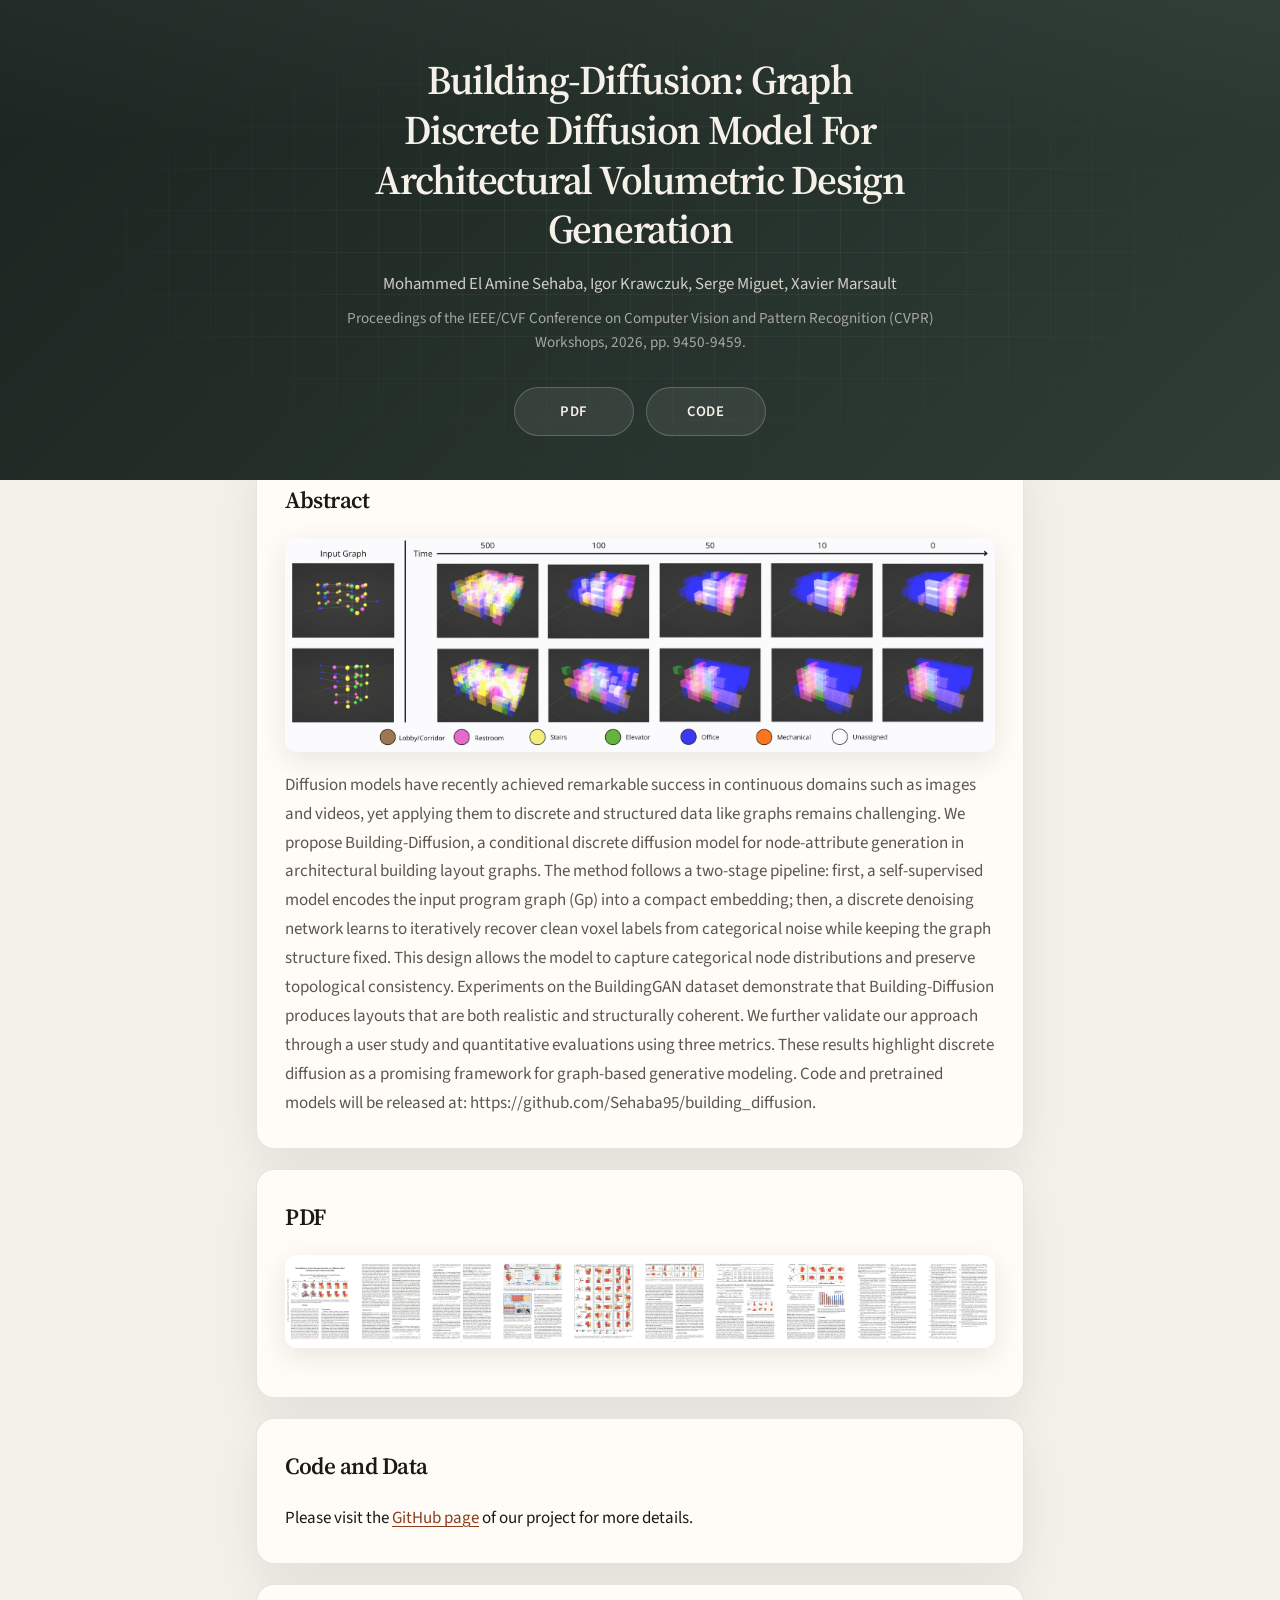
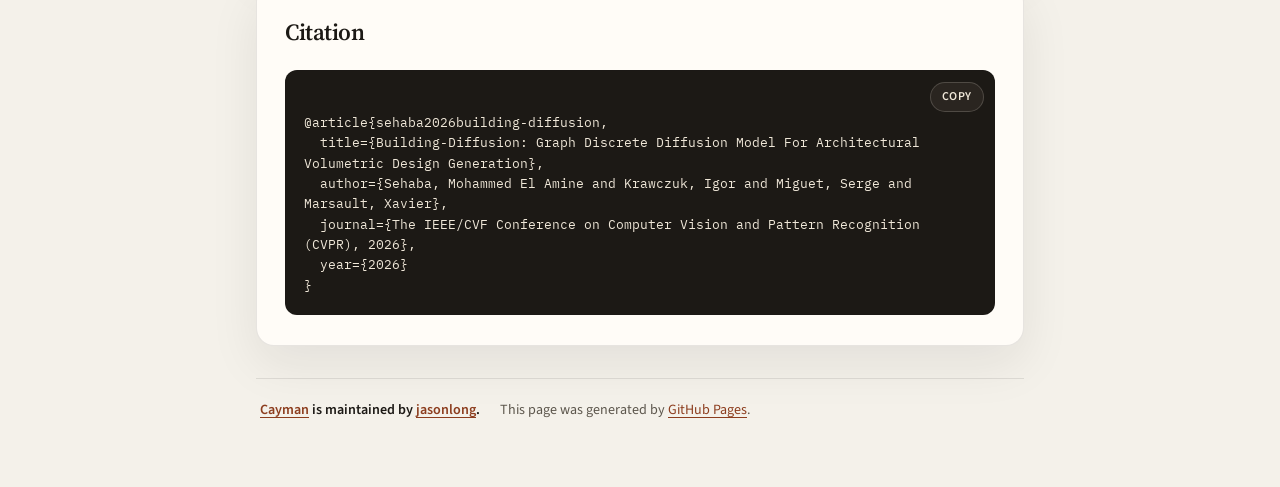
==== index.html @ 2dbaba74 "change file name to index" ====
<!DOCTYPE html>
<!-- saved from url=(0044)https://shabani.me/housediffusion/index.html -->
<html lang="en-us">

<head>
  <meta http-equiv="Content-Type" content="text/html; charset=UTF-8">
  <!-- Google tag (gtag.js) -->
  <script async="" src="./js"></script>
  <script>
    window.dataLayer = window.dataLayer || [];
    function gtag() { dataLayer.push(arguments); }
    gtag('js', new Date());

    gtag('config', 'G-98RNZEQP3C');
  </script>

  <title>HouseDiffusion</title>
  <meta name="description" content="Webpage for the CVPR paper HouseDiffusion: Vector Floorplan Generation via a Diffusion Model
    with Discrete and Continuous Denoising">
  <meta name="viewport" content="width=device-width, initial-scale=1">
  <meta name="theme-color" content="#1b2420">
  <link rel="preconnect" href="https://fonts.googleapis.com">
  <link rel="preconnect" href="https://fonts.gstatic.com" crossorigin>
  <link href="https://fonts.googleapis.com/css2?family=IBM+Plex+Mono:wght@400;500&family=Source+Sans+3:wght@400;600;700&family=Source+Serif+4:opsz,wght@8..60,500;8..60,600;8..60,700&display=swap" rel="stylesheet">
  <link href="./css" rel="stylesheet" type="text/css">
  <link rel="stylesheet" href="./style.css">
</head>

<body>
  <section class="page-header">
    <div class="header-inner">
    <h1 class="project-name">Building-Diffusion: Graph Discrete Diffusion Model For Architectural
      Volumetric Design Generation</h1>
    <h3 class="project-tagline">Mohammed El Amine Sehaba, Igor Krawczuk, Serge Miguet, Xavier Marsault</h3>
    <h3 class="project-tagline">Proceedings of the IEEE/CVF Conference on Computer Vision and Pattern Recognition (CVPR) Workshops, 2026, pp. 9450-9459.
    </h3>
    <div class="header-actions">
    <a href="https://openaccess.thecvf.com/content/CVPR2026W/CV4AEC/papers/Sehaba_Building-Diffusion_Graph_Discrete_Diffusion_Model_For_Architectural_Volumetric_Design_Generation_CVPRW_2026_paper.pdf"
      class="btn">PDF</a>
    <!-- <a href="https://shabani.me/housediffusion/pdfs/housediffusion_supplementary.pdf" class="btn">Supplementary</a> -->
    <a href="https://github.com/Sehaba95/building_diffusion" class="btn">Code</a>
    </div>
    </div>
  </section>

  <section class="main-content">
    <!-- <div style="position:relative;padding-bottom:56.25%;">
      <iframe style="width:100%;height:100%;position:absolute;left:0px;top:0px;" width="100%" height="100%" src="./BfGX4-Am9v8.html" title="YouTube video player" frameborder="0" allow="accelerometer; autoplay; clipboard-write; encrypted-media; gyroscope; picture-in-picture" allowfullscreen=""></iframe>
      </div> -->
    <article class="paper-section">
    <h1> <a id="user-content-header-1" class="anchor" href="https://shabani.me/housediffusion/index.html#header-1"
        aria-hidden="true"><span class="octicon octicon-link"></span></a>Abstract</h1>
    <img src="./main_figure.png" alt="housediffusion">
    <p>Diffusion models have recently achieved remarkable success in continuous domains such as images and videos, yet
      applying them to discrete and structured data like graphs remains challenging. We propose Building-Diffusion, a
      conditional discrete diffusion model for node-attribute generation in architectural building layout graphs. The
      method
      follows a two-stage pipeline: first, a self-supervised model encodes the input program graph (Gp) into a compact
      embedding; then, a discrete denoising network learns to iteratively recover clean voxel labels from categorical
      noise
      while keeping the graph structure fixed. This design allows the model to capture categorical node distributions
      and preserve topological consistency. Experiments on the BuildingGAN dataset demonstrate that Building-Diffusion
      produces
      layouts that are both realistic and structurally coherent. We further validate our approach through a user study
      and
      quantitative evaluations using three metrics. These results highlight discrete diffusion as a promising framework
      for graph-based generative modeling. Code and pretrained models will be released at:
      https://github.com/Sehaba95/building_diffusion.</p>
    </article>
    <article class="paper-section">
    <h1> <a id="user-content-header-1" class="anchor" href="https://shabani.me/housediffusion/index.html#header-1"
        aria-hidden="true"><span class="octicon octicon-link"></span></a>PDF</h1>
    <a href="https://openaccess.thecvf.com/content/CVPR2026W/CV4AEC/papers/Sehaba_Building-Diffusion_Graph_Discrete_Diffusion_Model_For_Architectural_Volumetric_Design_Generation_CVPRW_2026_paper.pdf"
      class="image" style="max-width:100%;"><img src="./pdfs.png" alt=""></a>
    </article>
    <article class="paper-section">
    <h1> <a id="user-content-header-1" class="anchor" href="https://shabani.me/housediffusion/index.html#header-1"
        aria-hidden="true"><span class="octicon octicon-link"></span></a>Code and Data</h1>
    Please visit the <a href="https://github.com/Sehaba95/building_diffusion">GitHub page</a> of our project for more
    details.
    </article>
    <article class="paper-section">
    <h1> <a id="user-content-header-1" class="anchor" href="https://shabani.me/housediffusion/index.html#header-1"
        aria-hidden="true"><span class="octicon octicon-link"></span></a>Citation</h1>
    <div class="citation-wrap">
    <button type="button" class="copy-btn" data-copy-target="#citation">Copy</button>
    <pre id="citation"><code>@article{sehaba2026building-diffusion,
  title={Building-Diffusion: Graph Discrete Diffusion Model For Architectural Volumetric Design Generation},
  author={Sehaba, Mohammed El Amine and Krawczuk, Igor and Miguet, Serge and Marsault, Xavier},
  journal={The IEEE/CVF Conference on Computer Vision and Pattern Recognition (CVPR), 2026},
  year={2026}
}</code></pre>
    </div>
    </article>



    <footer class="site-footer">
      <span class="site-footer-owner"><a href="https://github.com/jasonlong/cayman-theme">Cayman</a> is maintained by <a
          href="https://github.com/jasonlong">jasonlong</a>.</span>
      <span class="site-footer-credits">This page was generated by <a href="https://pages.github.com/">GitHub
          Pages</a>.</span>
    </footer>

  </section>


  <script>
    document.querySelectorAll("[data-copy-target]").forEach(function (button) {
      button.addEventListener("click", function () {
        var target = document.querySelector(button.getAttribute("data-copy-target"));
        if (!target) return;
        var text = target.innerText.trim();
        function done() {
          var original = button.textContent;
          button.textContent = "Copied";
          setTimeout(function () {
            button.textContent = original;
          }, 1600);
        }
        if (navigator.clipboard && navigator.clipboard.writeText) {
          navigator.clipboard.writeText(text).then(done).catch(function () {
            fallbackCopy(text) && done();
          });
        } else {
          fallbackCopy(text) && done();
        }
      });
    });
    function fallbackCopy(text) {
      var area = document.createElement("textarea");
      area.value = text;
      document.body.appendChild(area);
      area.select();
      var ok = false;
      try { ok = document.execCommand("copy"); } catch (e) {}
      document.body.removeChild(area);
      return ok;
    }
  </script>

</body>

</html>
---- style.css ----
:root {
  --bg: #f4f1ea;
  --bg-elevated: #fffcf7;
  --ink: #1c1915;
  --ink-muted: #5c564c;
  --line: rgba(28, 25, 21, 0.1);
  --accent: #8c3d1e;
  --accent-soft: #c46a3a;
  --header-from: #1b2420;
  --header-to: #2f3d36;
  --radius: 18px;
  --shadow: 0 18px 50px rgba(28, 25, 21, 0.08);
  --max: 46rem;
  --font-sans: "Source Sans 3", "Open Sans", "Segoe UI", sans-serif;
  --font-serif: "Source Serif 4", "Iowan Old Style", Georgia, serif;
  --font-mono: "IBM Plex Mono", ui-monospace, monospace;
}

*,
*::before,
*::after {
  box-sizing: border-box;
}

html {
  scroll-behavior: smooth;
}

body {
  margin: 0;
  padding: 0;
  color: var(--ink);
  background:
    radial-gradient(1200px 500px at 10% -10%, rgba(196, 106, 58, 0.08), transparent 55%),
    radial-gradient(900px 400px at 100% 0%, rgba(47, 61, 54, 0.08), transparent 50%),
    var(--bg);
  font-family: var(--font-sans);
  font-size: 17px;
  line-height: 1.7;
}

a {
  color: var(--accent);
  text-decoration-thickness: 1px;
  text-underline-offset: 0.18em;
}

a:hover {
  color: var(--accent-soft);
}

a:focus-visible,
.btn:focus-visible,
.copy-btn:focus-visible {
  outline: 2px solid var(--accent);
  outline-offset: 3px;
}

.page-header {
  position: relative;
  overflow: hidden;
  color: #f6f1e8;
  text-align: center;
  background:
    linear-gradient(180deg, rgba(244, 241, 234, 0.04), transparent 30%),
    linear-gradient(135deg, var(--header-from), var(--header-to));
}

.page-header::before {
  content: "";
  position: absolute;
  inset: 0;
  background-image:
    linear-gradient(rgba(246, 241, 232, 0.05) 1px, transparent 1px),
    linear-gradient(90deg, rgba(246, 241, 232, 0.05) 1px, transparent 1px);
  background-size: 42px 42px;
  mask-image: radial-gradient(ellipse at center, black 20%, transparent 75%);
  pointer-events: none;
}

.header-inner {
  position: relative;
  z-index: 1;
  max-width: 58rem;
  margin: 0 auto;
  padding: 3.5rem 1.5rem 2.75rem;
}

.project-name {
  margin: 0 auto 1rem;
  max-width: 34rem;
  font-family: var(--font-serif);
  font-size: clamp(1.7rem, 3.6vw, 2.55rem);
  font-weight: 600;
  line-height: 1.22;
  letter-spacing: -0.03em;
}

.project-tagline {
  margin: 0 auto 0.65rem;
  max-width: 40rem;
  font-size: 1.05rem;
  font-weight: 400;
  line-height: 1.55;
  color: rgba(246, 241, 232, 0.82);
}

.project-tagline:last-of-type {
  margin-bottom: 2rem;
  font-size: 0.95rem;
  color: rgba(246, 241, 232, 0.62);
}

.header-actions {
  display: flex;
  flex-wrap: wrap;
  justify-content: center;
  gap: 0.75rem;
}

.btn {
  display: inline-flex;
  align-items: center;
  justify-content: center;
  min-width: 7.5rem;
  padding: 0.7rem 1.25rem;
  border: 1px solid rgba(246, 241, 232, 0.22);
  border-radius: 999px;
  background: rgba(246, 241, 232, 0.08);
  color: #f6f1e8;
  font-size: 0.92rem;
  font-weight: 600;
  letter-spacing: 0.04em;
  text-decoration: none;
  text-transform: uppercase;
  transition: background 0.2s ease, border-color 0.2s ease, transform 0.2s ease;
}

.btn:hover {
  background: rgba(246, 241, 232, 0.16);
  border-color: rgba(246, 241, 232, 0.45);
  color: #fff;
  text-decoration: none;
  transform: translateY(-1px);
}

.main-content {
  max-width: calc(var(--max) + 4.5rem);
  margin: -1.75rem auto 0;
  padding: 0 1.25rem 4rem;
  word-wrap: break-word;
}

.paper-section {
  margin-bottom: 1.25rem;
  padding: 1.75rem 1.75rem 1.9rem;
  border: 1px solid var(--line);
  border-radius: var(--radius);
  background: var(--bg-elevated);
  box-shadow: var(--shadow);
}

.main-content h1 {
  display: flex;
  align-items: baseline;
  gap: 0.7rem;
  margin: 0 0 1.1rem;
  font-family: var(--font-serif);
  font-size: 1.45rem;
  font-weight: 600;
  letter-spacing: -0.02em;
  color: var(--ink);
}

.main-content h1 .anchor {
  display: none;
}

.paper-section img {
  display: block;
  width: 100%;
  height: auto;
  margin: 0.25rem 0 1.15rem;
  border-radius: 12px;
  box-shadow: 0 8px 28px rgba(28, 25, 21, 0.1);
}

.main-content p {
  margin: 0;
  color: var(--ink-muted);
}

.main-content pre {
  position: relative;
  overflow: auto;
  margin: 0;
  padding: 2.6rem 1.15rem 1.1rem;
  border: 1px solid var(--line);
  border-radius: 12px;
  background: #1c1915;
  color: #efe7d8;
  font-family: var(--font-mono);
  font-size: 0.82rem;
  line-height: 1.55;
  white-space: pre-wrap;
  overflow-wrap: anywhere;
  -webkit-overflow-scrolling: touch;
}

.main-content pre > code {
  padding: 0;
  background: transparent;
  color: inherit;
  font-family: inherit;
  font-size: inherit;
  white-space: inherit;
}

.citation-wrap {
  position: relative;
}

.copy-btn {
  position: absolute;
  top: 0.7rem;
  right: 0.7rem;
  z-index: 2;
  padding: 0.35rem 0.7rem;
  border: 1px solid rgba(246, 241, 232, 0.18);
  border-radius: 999px;
  background: #2a2520;
  color: #efe7d8;
  font-family: var(--font-sans);
  font-size: 0.75rem;
  font-weight: 600;
  letter-spacing: 0.04em;
  text-transform: uppercase;
  cursor: pointer;
}

.copy-btn:hover {
  background: rgba(246, 241, 232, 0.16);
}

.site-footer {
  display: flex;
  flex-wrap: wrap;
  gap: 0.35rem 1.25rem;
  margin-top: 2rem;
  padding: 1.25rem 0.25rem 0;
  border-top: 1px solid var(--line);
  color: var(--ink-muted);
  font-size: 0.88rem;
}

.site-footer-owner {
  font-weight: 600;
  color: var(--ink);
}

.site-footer-credits {
  color: var(--ink-muted);
}

@media screen and (max-width: 42em) {
  .header-inner {
    padding: 3.25rem 1.15rem 2.75rem;
  }

  .project-name {
    max-width: none;
  }

  .header-actions {
    flex-direction: column;
  }

  .btn {
    width: 100%;
  }

  .paper-section {
    padding: 1.25rem 1.1rem 1.4rem;
  }

  .copy-btn {
    top: 0.55rem;
    right: 0.55rem;
  }
}

@media (prefers-reduced-motion: reduce) {
  html {
    scroll-behavior: auto;
  }

  .btn {
    transition: none;
  }
}
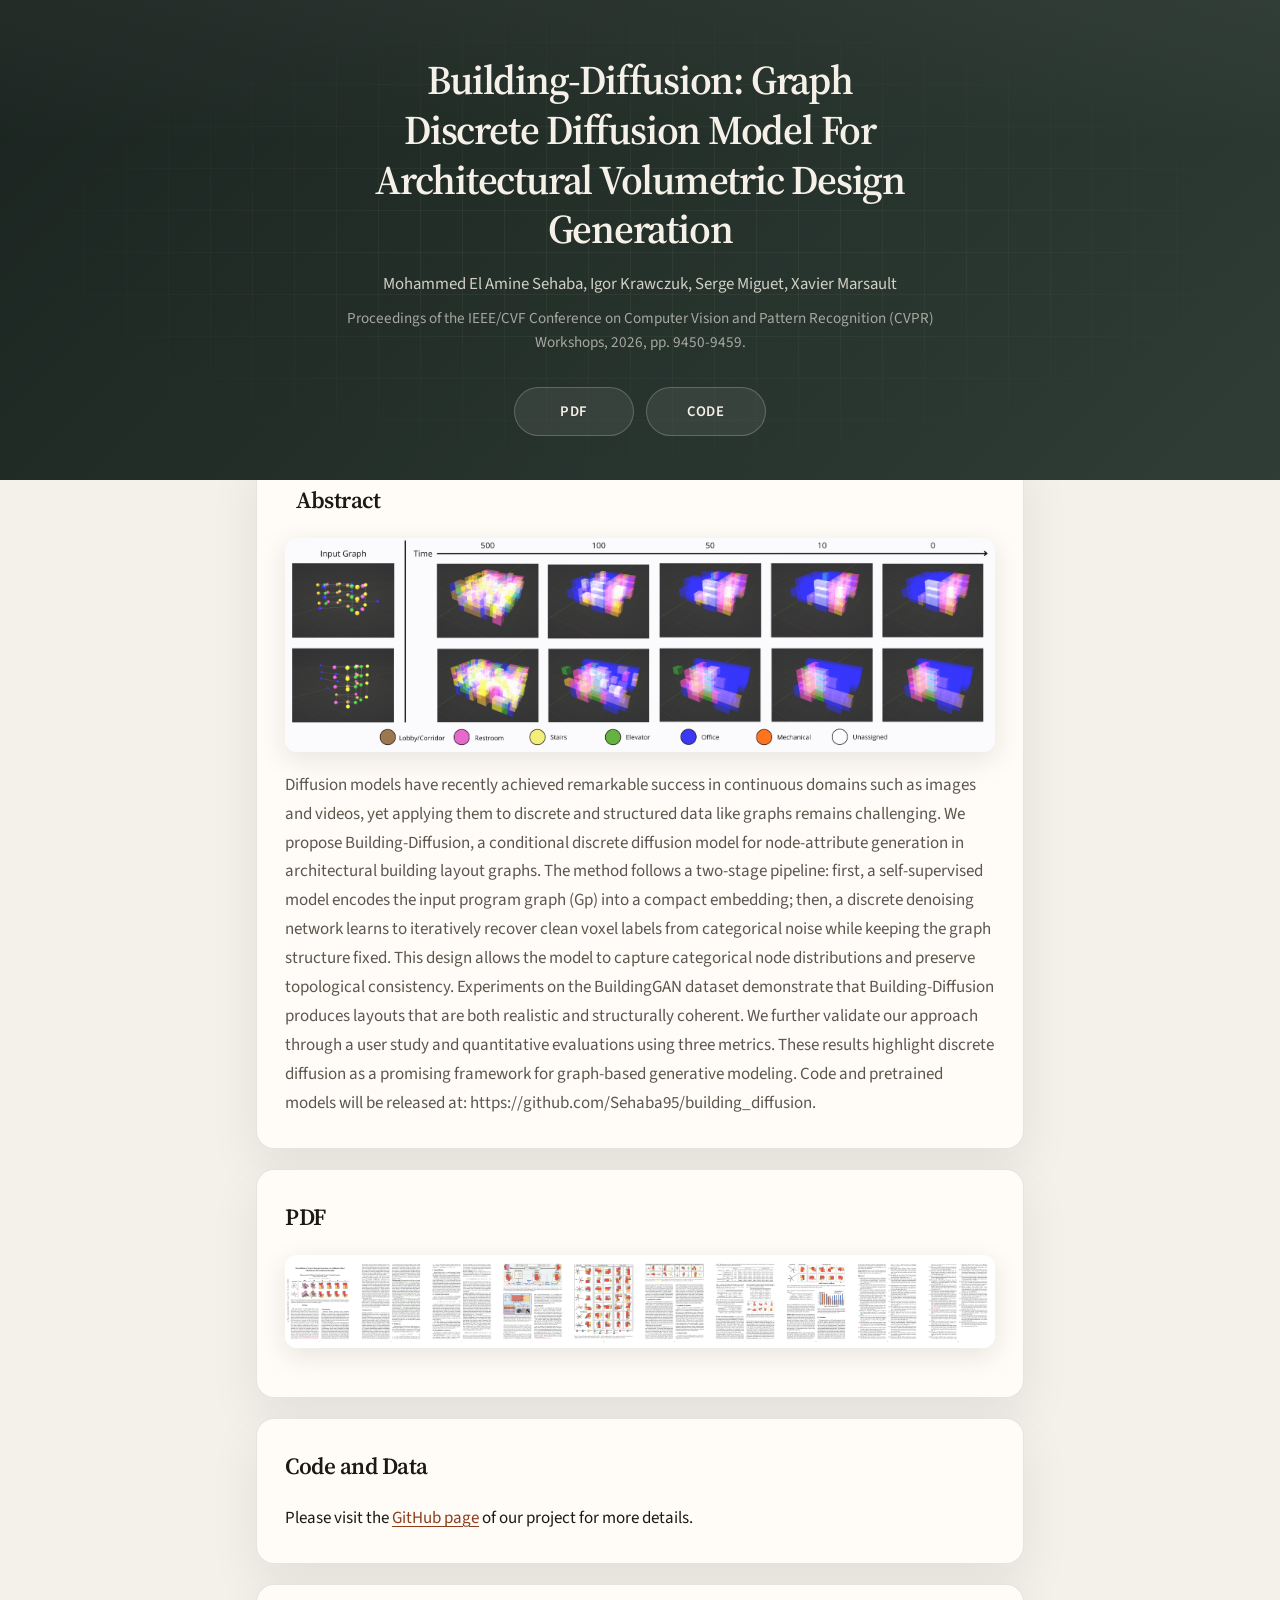
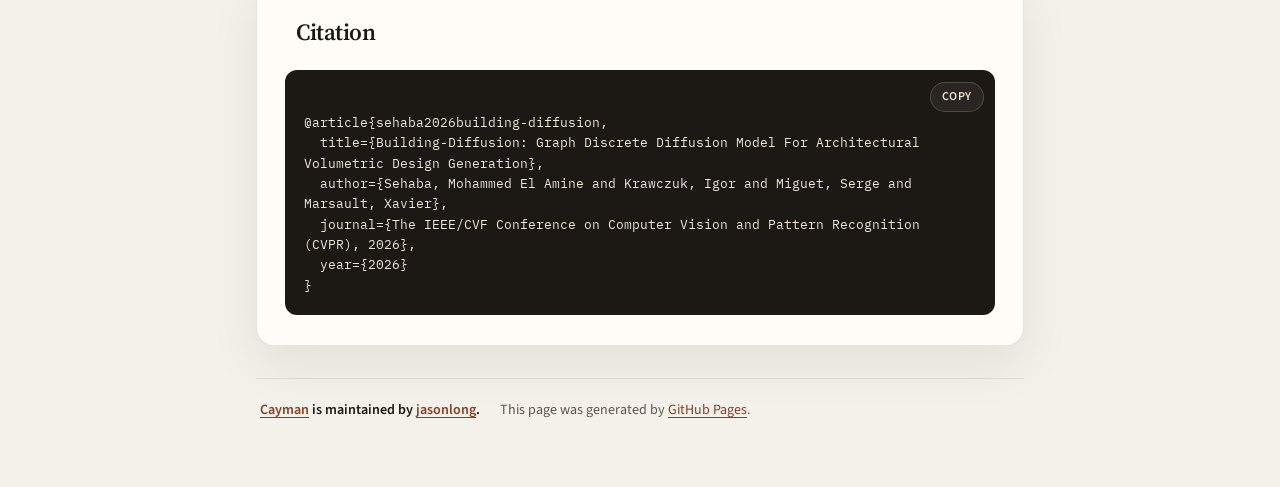
==== commit f52970fc: "DELETE unused links" ====
--- a/index.html
+++ b/index.html
@@ -48,8 +48,7 @@
       <iframe style="width:100%;height:100%;position:absolute;left:0px;top:0px;" width="100%" height="100%" src="./BfGX4-Am9v8.html" title="YouTube video player" frameborder="0" allow="accelerometer; autoplay; clipboard-write; encrypted-media; gyroscope; picture-in-picture" allowfullscreen=""></iframe>
       </div> -->
     <article class="paper-section">
-    <h1> <a id="user-content-header-1" class="anchor" href="https://shabani.me/housediffusion/index.html#header-1"
-        aria-hidden="true"><span class="octicon octicon-link"></span></a>Abstract</h1>
+    <h1> <span class="octicon octicon-link"></span>Abstract</h1>
     <img src="./main_figure.png" alt="housediffusion">
     <p>Diffusion models have recently achieved remarkable success in continuous domains such as images and videos, yet
       applying them to discrete and structured data like graphs remains challenging. We propose Building-Diffusion, a
@@ -80,8 +79,7 @@
     details.
     </article>
     <article class="paper-section">
-    <h1> <a id="user-content-header-1" class="anchor" href="https://shabani.me/housediffusion/index.html#header-1"
-        aria-hidden="true"><span class="octicon octicon-link"></span></a>Citation</h1>
+    <h1> <span class="octicon octicon-link"></span>Citation</h1>
     <div class="citation-wrap">
     <button type="button" class="copy-btn" data-copy-target="#citation">Copy</button>
     <pre id="citation"><code>@article{sehaba2026building-diffusion,
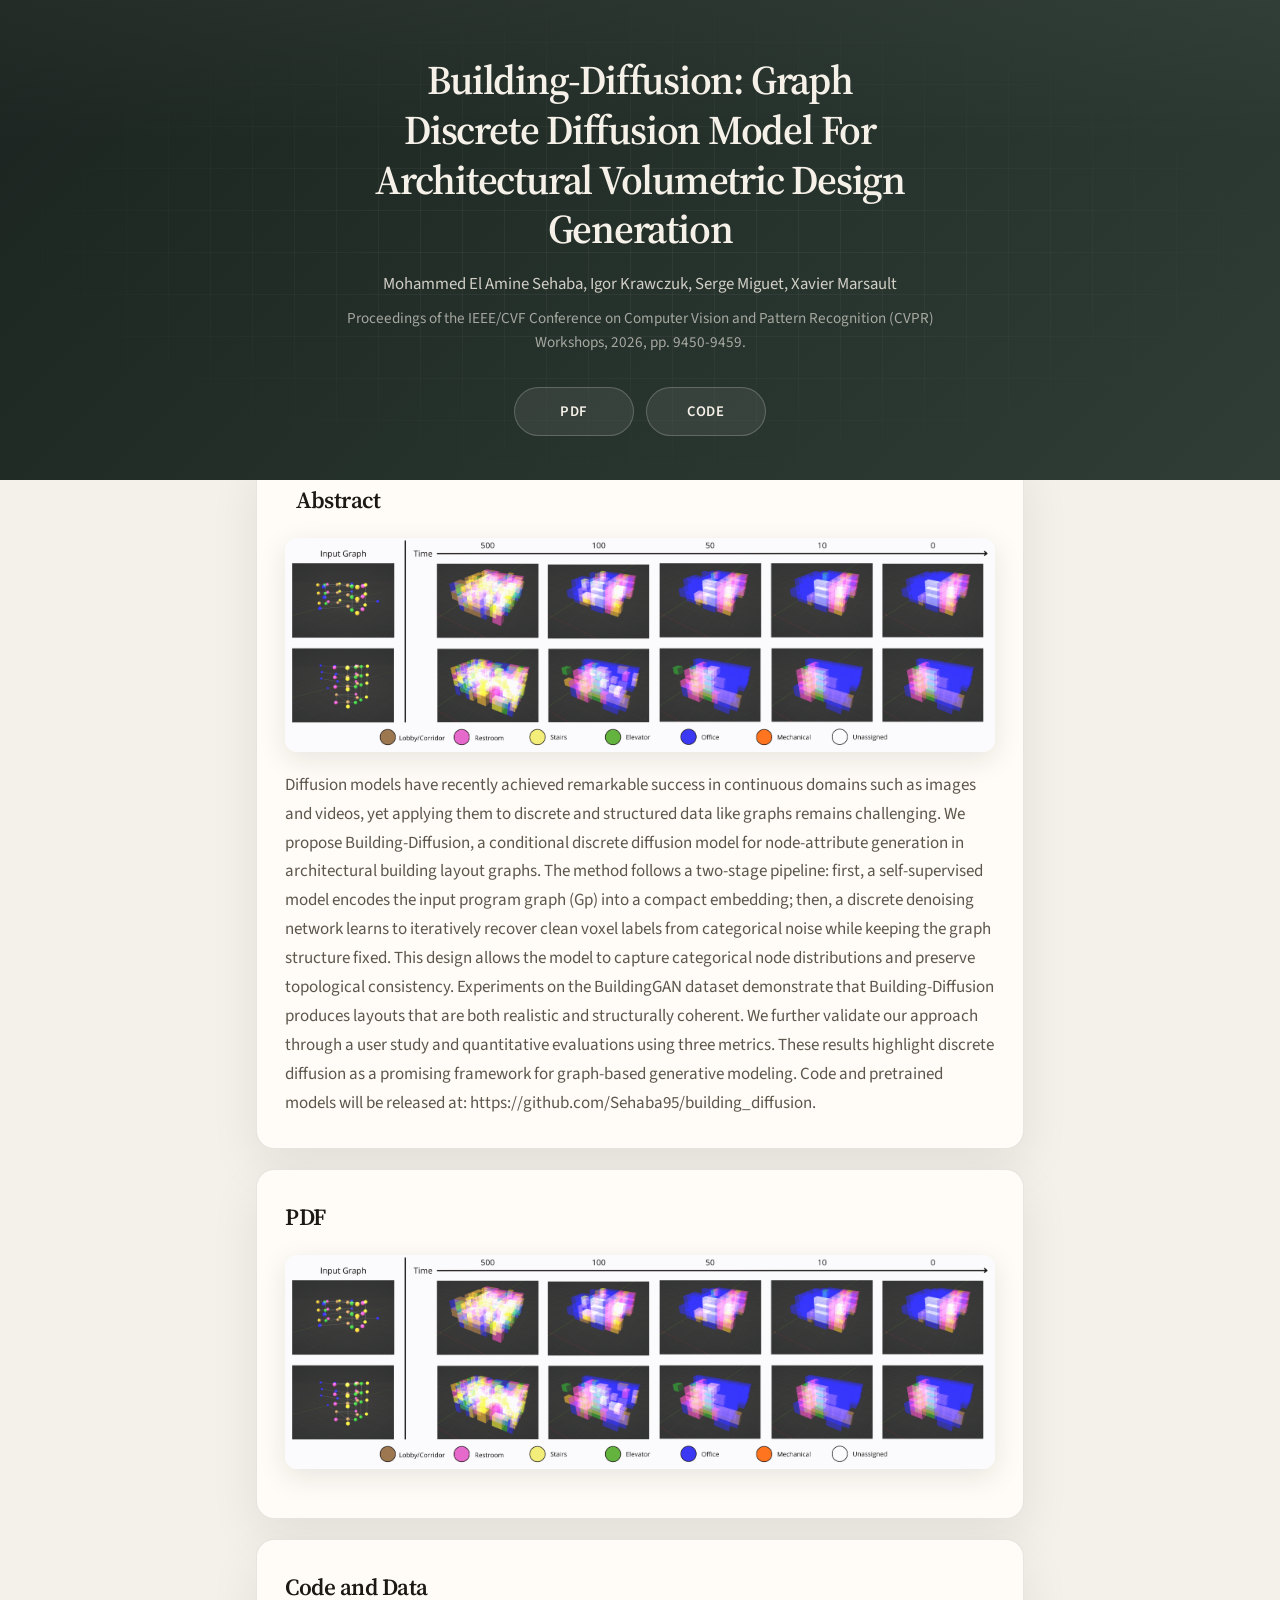
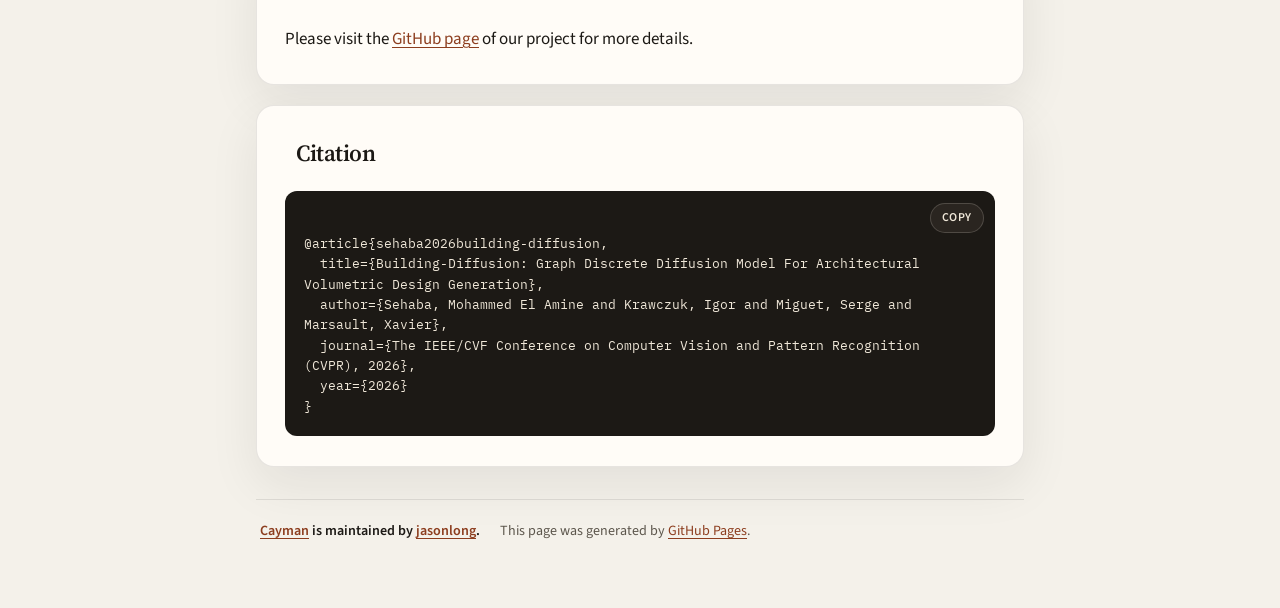
==== commit b05fcaf5: "change pdf's image" ====
--- a/index.html
+++ b/index.html
@@ -14,7 +14,7 @@
     gtag('config', 'G-98RNZEQP3C');
   </script>
 
-  <title>HouseDiffusion</title>
+  <title>Building-Diffusion</title>
   <meta name="description" content="Webpage for the CVPR paper HouseDiffusion: Vector Floorplan Generation via a Diffusion Model
     with Discrete and Continuous Denoising">
   <meta name="viewport" content="width=device-width, initial-scale=1">
@@ -70,7 +70,7 @@
     <h1> <a id="user-content-header-1" class="anchor" href="https://shabani.me/housediffusion/index.html#header-1"
         aria-hidden="true"><span class="octicon octicon-link"></span></a>PDF</h1>
     <a href="https://openaccess.thecvf.com/content/CVPR2026W/CV4AEC/papers/Sehaba_Building-Diffusion_Graph_Discrete_Diffusion_Model_For_Architectural_Volumetric_Design_Generation_CVPRW_2026_paper.pdf"
-      class="image" style="max-width:100%;"><img src="./pdfs.png" alt=""></a>
+      class="image" style="max-width:100%;"><img src="./main_figure.png" alt=""></a>
     </article>
     <article class="paper-section">
     <h1> <a id="user-content-header-1" class="anchor" href="https://shabani.me/housediffusion/index.html#header-1"
